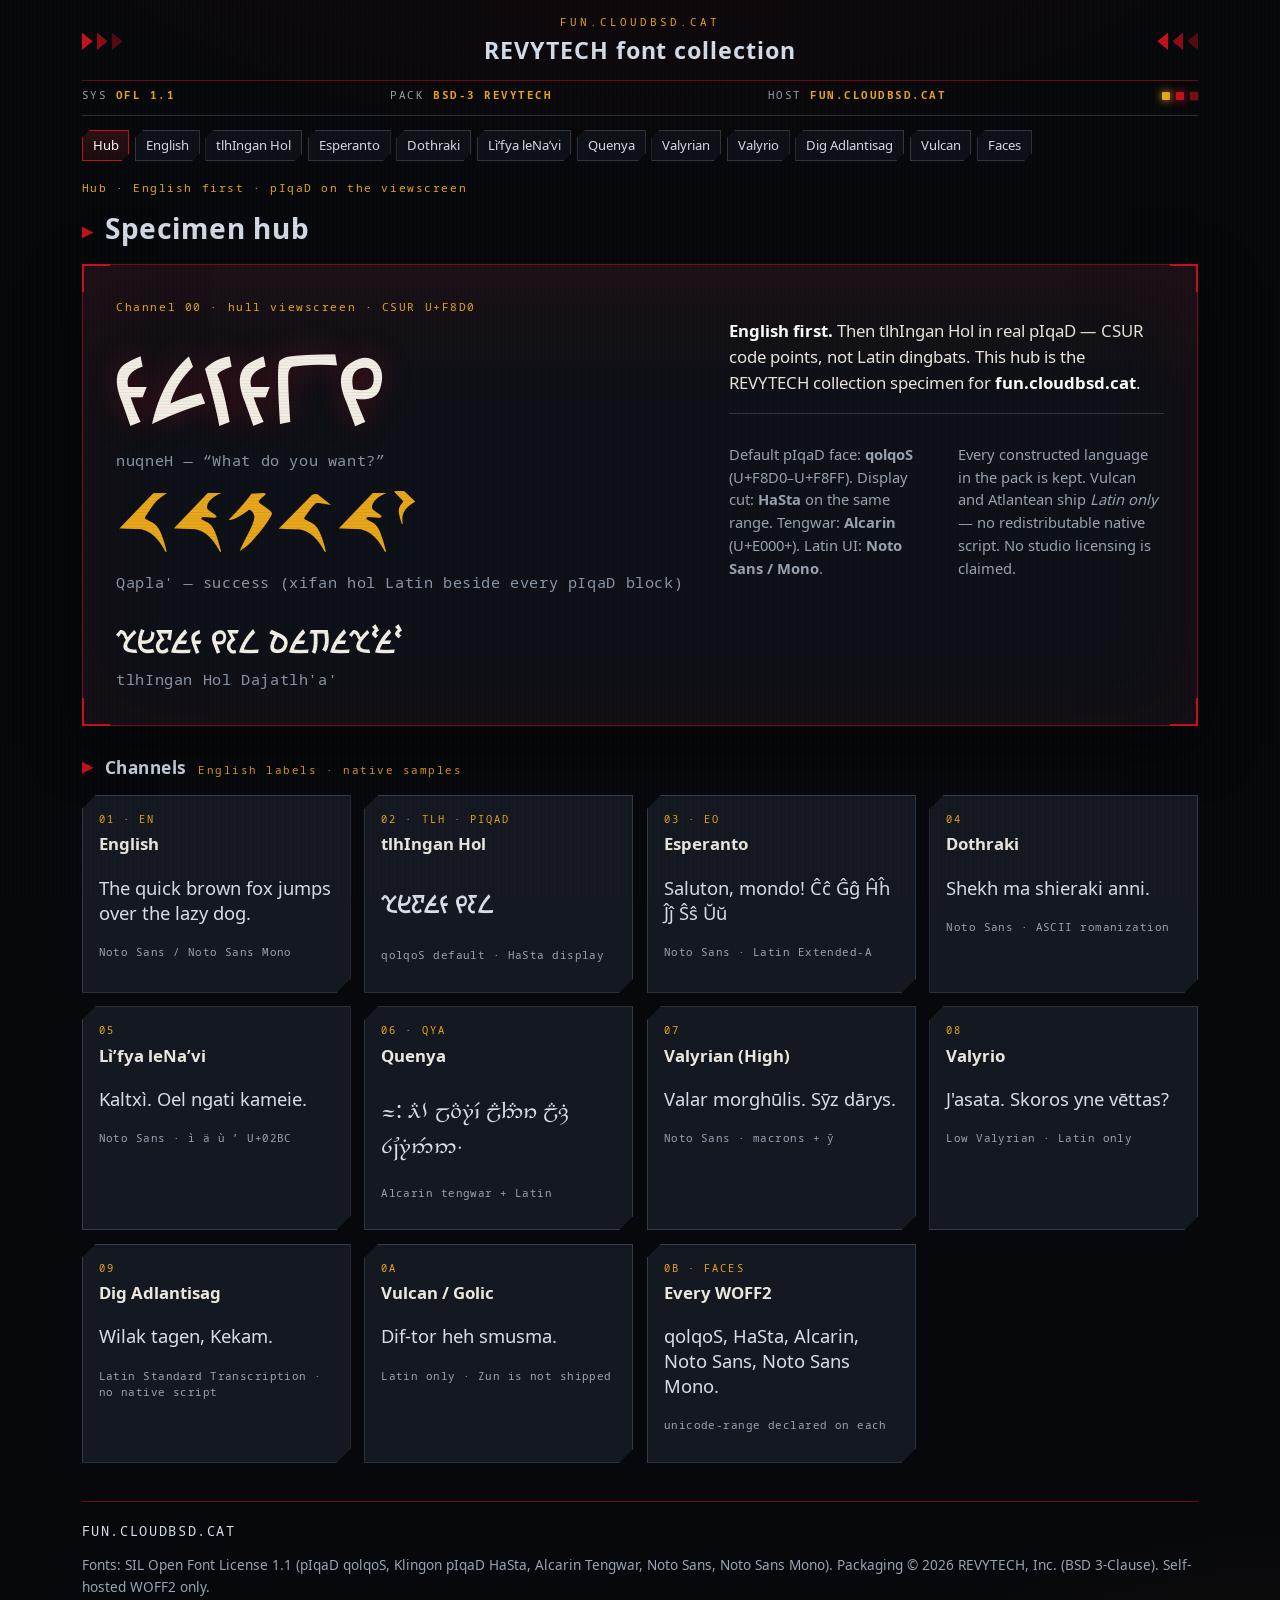
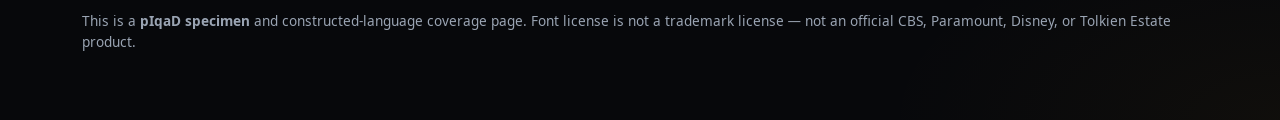
==== www/index.html @ 00e732ec "Ship fun.cloudbsd.cat specimen pages into www/." ====
<!DOCTYPE html>
<html lang="en">
<head>
<meta charset="utf-8">
<meta name="viewport" content="width=device-width, initial-scale=1">
<title>REVYTECH font collection — fun.cloudbsd.cat</title>
<meta name="description" content="REVYTECH font specimen for fun.cloudbsd.cat: English first, then tlhIngan Hol in CSUR pIqaD, plus every constructed language in the pack.">
<link rel="canonical" href="https://fun.cloudbsd.cat/">
<link rel="stylesheet" href="css/specimen.css">
</head>
<body>
<a class="skip" href="#main">Skip to viewscreen</a>
<div class="shell">
  <header class="hud">
    <div class="chevrons" aria-hidden="true">
      <span class="chevron"></span><span class="chevron"></span><span class="chevron"></span>
    </div>
    <div class="brand">
      <a href="index.html">
        <span class="callsign">fun.cloudbsd.cat</span>
        <span class="site-title">REVYTECH font collection</span>
      </a>
    </div>
    <div class="chevrons flip" aria-hidden="true">
      <span class="chevron"></span><span class="chevron"></span><span class="chevron"></span>
    </div>
  </header>
  <div class="meta-strip">
    <span>SYS <strong>OFL 1.1</strong></span>
    <span>PACK <strong>BSD-3 REVYTECH</strong></span>
    <span>HOST <strong>fun.cloudbsd.cat</strong></span>
    <span class="leds" aria-hidden="true"><i class="led on"></i><i class="led warn"></i><i class="led"></i></span>
  </div>
  <nav class="channels" aria-label="Specimen channels">
<a href="index.html" aria-current="page">Hub</a>
<a href="english.html">English</a>
<a href="tlhingan.html">tlhIngan Hol</a>
<a href="esperanto.html">Esperanto</a>
<a href="dothraki.html">Dothraki</a>
<a href="navi.html">Lìʼfya leNaʼvi</a>
<a href="quenya.html">Quenya</a>
<a href="valyrian.html">Valyrian</a>
<a href="valyrio.html">Valyrio</a>
<a href="atlantean.html">Dig Adlantisag</a>
<a href="vulcan.html">Vulcan</a>
<a href="faces.html">Faces</a>
  </nav>
  <main id="main">
    <p class="kicker">Hub · English first · pIqaD on the viewscreen</p>
    <h1 class="plate" style="margin-top:0">Specimen hub</h1>

    <section class="viewscreen" aria-label="pIqaD viewscreen">
      <span class="vs-corners" aria-hidden="true"><i></i><i></i></span>
      <div class="hero-split">
        <div>
          <p class="kicker">Channel 00 · hull viewscreen · CSUR U+F8D0</p>
          <p class="hero-piqad" lang="tlh"></p>
          <p class="latin-readout">nuqneH — “What do you want?”</p>
          <p class="hero-hasta" lang="tlh"></p>
          <p class="latin-readout">Qapla' — success (xifan hol Latin beside every pIqaD block)</p>
        </div>
        <div>
          <p class="lede"><strong>English first.</strong> Then tlhIngan Hol in real pIqaD — CSUR code points, not Latin dingbats. This hub is the REVYTECH collection specimen for <strong>fun.cloudbsd.cat</strong>.</p>
          <div class="guidelines">
            <p>Default pIqaD face: <strong>qolqoS</strong> (U+F8D0–U+F8FF). Display cut: <strong>HaSta</strong> on the same range. Tengwar: <strong>Alcarin</strong> (U+E000+). Latin UI: <strong>Noto Sans / Mono</strong>.</p>
            <p>Every constructed language in the pack is kept. Vulcan and Atlantean ship <em>Latin only</em> — no redistributable native script. No studio licensing is claimed.</p>
          </div>
        </div>
      </div>
      <p class="piqad" lang="tlh" style="margin:1.2rem 0 0.2rem;font-size:clamp(1.4rem,4vw,2.2rem)">  </p>
      <p class="latin-readout">tlhIngan Hol Dajatlh'a'</p>
    </section>

    <h2 class="plate">Channels <span>English labels · native samples</span></h2>
    <div class="grid">
      <a class="card" href="english.html">
        <div class="ch">01 · en</div>
        <h3>English</h3>
        <p class="preview">The quick brown fox jumps over the lazy dog.</p>
        <p class="face">Noto Sans / Noto Sans Mono</p>
      </a>
      <a class="card" href="tlhingan.html">
        <div class="ch">02 · tlh · pIqaD</div>
        <h3>tlhIngan Hol</h3>
        <p class="preview piqad" lang="tlh"> </p>
        <p class="face">qolqoS default · HaSta display</p>
      </a>
      <a class="card" href="esperanto.html">
        <div class="ch">03 · eo</div>
        <h3>Esperanto</h3>
        <p class="preview">Saluton, mondo! Ĉĉ Ĝĝ Ĥĥ Ĵĵ Ŝŝ Ŭŭ</p>
        <p class="face">Noto Sans · Latin Extended-A</p>
      </a>
      <a class="card" href="dothraki.html">
        <div class="ch">04</div>
        <h3>Dothraki</h3>
        <p class="preview">Shekh ma shieraki anni.</p>
        <p class="face">Noto Sans · ASCII romanization</p>
      </a>
      <a class="card" href="navi.html">
        <div class="ch">05</div>
        <h3>Lìʼfya leNaʼvi</h3>
        <p class="preview">Kaltxì. Oel ngati kameie.</p>
        <p class="face">Noto Sans · ì ä ù ʼ U+02BC</p>
      </a>
      <a class="card" href="quenya.html">
        <div class="ch">06 · qya</div>
        <h3>Quenya</h3>
        <p class="preview tengwar">:     ⸱</p>
        <p class="face">Alcarin tengwar + Latin</p>
      </a>
      <a class="card" href="valyrian.html">
        <div class="ch">07</div>
        <h3>Valyrian (High)</h3>
        <p class="preview">Valar morghūlis. Sȳz dārys.</p>
        <p class="face">Noto Sans · macrons + ȳ</p>
      </a>
      <a class="card" href="valyrio.html">
        <div class="ch">08</div>
        <h3>Valyrio</h3>
        <p class="preview">J'asata. Skoros yne vēttas?</p>
        <p class="face">Low Valyrian · Latin only</p>
      </a>
      <a class="card" href="atlantean.html">
        <div class="ch">09</div>
        <h3>Dig Adlantisag</h3>
        <p class="preview">Wilak tagen, Kekam.</p>
        <p class="face">Latin Standard Transcription · no native script</p>
      </a>
      <a class="card" href="vulcan.html">
        <div class="ch">0A</div>
        <h3>Vulcan / Golic</h3>
        <p class="preview">Dif-tor heh smusma.</p>
        <p class="face">Latin only · Zun is not shipped</p>
      </a>
      <a class="card" href="faces.html">
        <div class="ch">0B · faces</div>
        <h3>Every WOFF2</h3>
        <p class="preview">qolqoS, HaSta, Alcarin, Noto Sans, Noto Sans Mono.</p>
        <p class="face">unicode-range declared on each</p>
      </a>
    </div>

  </main>
  <footer class="hull-foot">
    <p class="host">fun.cloudbsd.cat</p>
    <p>Fonts: SIL Open Font License 1.1 (pIqaD qolqoS, Klingon pIqaD HaSta, Alcarin Tengwar, Noto Sans, Noto Sans Mono). Packaging © 2026 REVYTECH, Inc. (BSD 3-Clause). Self-hosted WOFF2 only.</p>
    <p>This is a <strong>pIqaD specimen</strong> and constructed-language coverage page. Font license is not a trademark license — not an official CBS, Paramount, Disney, or Tolkien Estate product.</p>
  </footer>
</div>
</body>
</html>
---- www/css/specimen.css ----
/* REVYTECH specimen — fun.cloudbsd.cat
   Bird-of-Prey viewscreen chrome. Self-hosted WOFF2 only. */

@font-face {
  font-family: "Noto Sans";
  src: url("../fonts/NotoSans-Regular.woff2") format("woff2");
  unicode-range: U+0000-024F, U+02BC;
  font-weight: 400;
  font-style: normal;
  font-display: swap;
}
@font-face {
  font-family: "Noto Sans";
  src: url("../fonts/NotoSans-Bold.woff2") format("woff2");
  unicode-range: U+0000-024F, U+02BC;
  font-weight: 700;
  font-style: normal;
  font-display: swap;
}
@font-face {
  font-family: "Noto Sans Mono";
  src: url("../fonts/NotoSansMono-Regular.woff2") format("woff2");
  unicode-range: U+0000-024F, U+02BC;
  font-weight: 400;
  font-style: normal;
  font-display: swap;
}
@font-face {
  font-family: "Noto Sans Mono";
  src: url("../fonts/NotoSansMono-Bold.woff2") format("woff2");
  unicode-range: U+0000-024F, U+02BC;
  font-weight: 700;
  font-style: normal;
  font-display: swap;
}
@font-face {
  font-family: "pIqaD qolqoS";
  src: url("../fonts/pIqaD-qolqoS.woff2") format("woff2");
  unicode-range: U+F8D0-F8FF;
  font-weight: 400;
  font-display: swap;
}
@font-face {
  font-family: "Klingon pIqaD HaSta";
  src: url("../fonts/Klingon-pIqaD-HaSta.woff2") format("woff2");
  unicode-range: U+F8D0-F8FF;
  font-weight: 400;
  font-display: swap;
}
@font-face {
  font-family: "Alcarin Tengwar";
  src: url("../fonts/AlcarinTengwar-Regular.woff2") format("woff2");
  unicode-range: U+E000-E07F;
  font-weight: 400;
  font-display: swap;
}
@font-face {
  font-family: "Alcarin Tengwar";
  src: url("../fonts/AlcarinTengwar-Bold.woff2") format("woff2");
  unicode-range: U+E000-E07F;
  font-weight: 700;
  font-display: swap;
}

:root {
  --hull: #07080b;
  --hull-2: #0d1016;
  --hull-3: #141821;
  --plate: #1a1f2a;
  --blood: #c5121a;
  --blood-deep: #7a0c12;
  --blood-glow: rgba(197, 18, 26, 0.45);
  --amber: #e8a61a;
  --amber-dim: #a37412;
  --steel: #8b97a8;
  --steel-bright: #d5deea;
  --text: #ece7dc;
  --muted: #9aa4b3;
  --line: rgba(197, 18, 26, 0.55);
  --hair: rgba(139, 151, 168, 0.28);
  --font-ui: "Noto Sans", system-ui, sans-serif;
  --font-mono: "Noto Sans Mono", ui-monospace, monospace;
  --font-piqad: "pIqaD qolqoS", "Noto Sans", sans-serif;
  --font-hasta: "Klingon pIqaD HaSta", "pIqaD qolqoS", sans-serif;
  --font-tengwar: "Alcarin Tengwar", "Noto Sans", sans-serif;
  --max: 72rem;
}

*, *::before, *::after { box-sizing: border-box; }
html { color-scheme: dark; scroll-behavior: smooth; }
html, body { margin: 0; padding: 0; }
body {
  font-family: var(--font-ui);
  font-weight: 400;
  background:
    radial-gradient(1200px 600px at 50% -10%, rgba(197, 18, 26, 0.09), transparent 55%),
    radial-gradient(800px 400px at 100% 100%, rgba(232, 166, 26, 0.04), transparent 50%),
    var(--hull);
  color: var(--text);
  line-height: 1.55;
  min-height: 100vh;
}

/* Hull grain + scanlines (CSS only; no GIF) */
body::before {
  content: "";
  pointer-events: none;
  position: fixed;
  inset: 0;
  z-index: 40;
  opacity: 0.07;
  background-image:
    repeating-linear-gradient(
      to bottom,
      transparent 0 2px,
      rgba(0, 0, 0, 0.55) 2px 3px
    );
  mix-blend-mode: multiply;
}
body::after {
  content: "";
  pointer-events: none;
  position: fixed;
  inset: 0;
  z-index: 41;
  opacity: 0.035;
  background-image:
    repeating-linear-gradient(90deg, transparent 0 3px, rgba(255,255,255,.4) 3px 4px),
    repeating-linear-gradient(0deg, transparent 0 3px, rgba(0,0,0,.5) 3px 4px);
}

.skip {
  position: absolute;
  left: 0.75rem;
  top: -3.5rem;
  z-index: 50;
  background: var(--amber);
  color: #140c00;
  padding: 0.4rem 0.75rem;
  font-weight: 700;
  text-decoration: none;
}
.skip:focus { top: 0.75rem; }

.shell {
  position: relative;
  z-index: 1;
  max-width: var(--max);
  margin: 0 auto;
  padding: 0 1.1rem 3rem;
}

/* Top HUD bar */
.hud {
  display: flex;
  align-items: center;
  justify-content: space-between;
  gap: 1rem;
  padding: 0.85rem 0 0.7rem;
  border-bottom: 1px solid var(--line);
}
.chevrons {
  display: flex;
  gap: 4px;
  flex-shrink: 0;
}
.chevron {
  width: 11px;
  height: 18px;
  background: var(--blood);
  clip-path: polygon(0 0, 100% 50%, 0 100%);
  box-shadow: 0 0 8px var(--blood-glow);
}
.chevron:nth-child(2) { opacity: 0.7; }
.chevron:nth-child(3) { opacity: 0.4; }
.chevrons.flip .chevron { clip-path: polygon(100% 0, 0 50%, 100% 100%); }

.brand {
  text-align: center;
  flex: 1;
  min-width: 0;
}
.brand a {
  color: inherit;
  text-decoration: none;
}
.brand .callsign {
  display: block;
  font-family: var(--font-mono);
  font-size: 0.68rem;
  letter-spacing: 0.28em;
  text-transform: uppercase;
  color: var(--amber);
}
.brand h1, .brand .site-title {
  display: block;
  margin: 0.15rem 0 0;
  font-size: clamp(1.05rem, 2.4vw, 1.45rem);
  font-weight: 700;
  letter-spacing: 0.04em;
  color: var(--steel-bright);
}
.leds {
  display: flex;
  gap: 0.4rem;
  align-items: center;
}
.led {
  width: 8px;
  height: 8px;
  border-radius: 1px;
  background: var(--blood-deep);
  box-shadow: 0 0 0 1px #2a0c0e;
}
.led.on {
  background: var(--amber);
  box-shadow: 0 0 8px var(--amber);
  animation: pulse 2.8s ease-in-out infinite;
}
.led.warn { background: var(--blood); box-shadow: 0 0 8px var(--blood); }
@keyframes pulse {
  0%, 100% { opacity: 1; }
  50% { opacity: 0.45; }
}

.meta-strip {
  display: flex;
  flex-wrap: wrap;
  justify-content: space-between;
  gap: 0.35rem 1.2rem;
  padding: 0.4rem 0 0.7rem;
  font-family: var(--font-mono);
  font-size: 0.68rem;
  letter-spacing: 0.14em;
  text-transform: uppercase;
  color: var(--muted);
  border-bottom: 1px solid var(--hair);
}
.meta-strip span strong { color: var(--amber); font-weight: 700; }

nav.channels {
  display: flex;
  flex-wrap: wrap;
  gap: 0.35rem;
  padding: 0.85rem 0 1.1rem;
}
nav.channels a {
  color: var(--steel-bright);
  text-decoration: none;
  font-size: 0.82rem;
  padding: 0.28rem 0.62rem;
  border: 1px solid var(--hair);
  background: var(--hull-2);
  clip-path: polygon(8px 0, 100% 0, 100% calc(100% - 8px), calc(100% - 8px) 100%, 0 100%, 0 8px);
}
nav.channels a:hover,
nav.channels a:focus-visible {
  border-color: var(--amber);
  color: var(--amber);
  outline: none;
}
nav.channels a[aria-current="page"] {
  border-color: var(--blood);
  color: #fff;
  background: linear-gradient(180deg, #2a1014, #1a0c10);
}

/* Viewscreen frame */
.viewscreen {
  position: relative;
  background:
    linear-gradient(180deg, rgba(197,18,26,0.06), transparent 28%),
    var(--hull-2);
  border: 1px solid var(--blood-deep);
  box-shadow:
    inset 0 0 90px rgba(197, 18, 26, 0.07),
    0 0 0 1px #0a0c10,
    0 18px 50px rgba(0,0,0,0.55);
  padding: clamp(1.1rem, 3vw, 2.1rem);
  margin: 0.4rem 0 1.6rem;
}
.viewscreen::before,
.viewscreen::after {
  content: "";
  position: absolute;
  width: 28px;
  height: 28px;
  border: 2px solid var(--blood);
  pointer-events: none;
}
.viewscreen::before { top: -1px; left: -1px; border-right: 0; border-bottom: 0; }
.viewscreen::after { bottom: -1px; right: -1px; border-left: 0; border-top: 0; }
.vs-corners {
  pointer-events: none;
  position: absolute;
  inset: 0;
}
.vs-corners i {
  position: absolute;
  width: 28px;
  height: 28px;
  border: 2px solid var(--blood);
}
.vs-corners i:nth-child(1) { top: -1px; right: -1px; border-left: 0; border-bottom: 0; }
.vs-corners i:nth-child(2) { bottom: -1px; left: -1px; border-right: 0; border-top: 0; }

.kicker {
  font-family: var(--font-mono);
  font-size: 0.7rem;
  letter-spacing: 0.14em;
  color: var(--amber);
  margin: 0 0 0.65rem;
}
.hero-piqad {
  font-family: var(--font-piqad);
  font-size: clamp(2.6rem, 11vw, 6.4rem);
  line-height: 1.15;
  color: #f3eee4;
  text-shadow: 0 0 28px rgba(197, 18, 26, 0.35);
  margin: 0.15rem 0 0.35rem;
  overflow-wrap: anywhere;
}
.hero-hasta {
  font-family: var(--font-hasta);
  font-size: clamp(2.1rem, 8vw, 4.6rem);
  line-height: 1.2;
  color: var(--amber);
  margin: 0.2rem 0 0.4rem;
  overflow-wrap: anywhere;
}
.latin-readout {
  font-family: var(--font-mono);
  color: var(--steel);
  font-size: 0.95rem;
  letter-spacing: 0.04em;
  margin: 0.15rem 0 0;
}
.lede {
  font-size: 1.05rem;
  max-width: 42rem;
  color: var(--text);
}
.lede strong { color: #fff; }

.guidelines {
  display: grid;
  grid-template-columns: 1fr;
  gap: 0.55rem 1.5rem;
  margin: 1.1rem 0 0;
  padding: 0.85rem 0 0;
  border-top: 1px solid var(--hair);
  color: var(--muted);
  font-size: 0.92rem;
}
@media (min-width: 720px) {
  .guidelines { grid-template-columns: 1fr 1fr; }
}

h1.plate, h2.plate {
  display: flex;
  align-items: baseline;
  flex-wrap: wrap;
  gap: 0.7rem;
  margin: 1.8rem 0 0.85rem;
  font-weight: 700;
  letter-spacing: 0.03em;
  text-transform: none; /* tlhIngan Hol / qolqoS / pIqaD are case-significant */
  color: var(--steel-bright);
}
h1.plate { font-size: clamp(1.35rem, 2.6vw, 1.75rem); }
h2.plate { font-size: 1.08rem; }
h1.plate::before, h2.plate::before {
  content: "";
  width: 12px;
  height: 12px;
  background: var(--blood);
  clip-path: polygon(0 0, 100% 50%, 0 100%);
  flex-shrink: 0;
}
h1.plate span, h2.plate span {
  font-family: var(--font-mono);
  font-size: 0.68rem;
  font-weight: 400;
  letter-spacing: 0.14em;
  color: var(--amber);
}

.grid {
  display: grid;
  grid-template-columns: repeat(auto-fill, minmax(16.5rem, 1fr));
  gap: 0.85rem;
}
a.card, .card {
  display: block;
  color: inherit;
  text-decoration: none;
  background: var(--hull-3);
  border: 1px solid var(--hair);
  padding: 0.95rem 1rem 1.05rem;
  clip-path: polygon(14px 0, 100% 0, 100% calc(100% - 14px), calc(100% - 14px) 100%, 0 100%, 0 14px);
  min-height: 8.5rem;
}
a.card:hover, a.card:focus-visible {
  border-color: var(--blood);
  outline: none;
  box-shadow: inset 0 0 0 1px var(--blood-deep);
}
.card .ch {
  font-family: var(--font-mono);
  font-size: 0.65rem;
  letter-spacing: 0.2em;
  text-transform: uppercase;
  color: var(--amber);
}
.card h3 {
  margin: 0.25rem 0 0.4rem;
  font-size: 1.05rem;
  font-weight: 700;
}
.card .preview {
  font-size: 1.15rem;
  color: var(--steel-bright);
  line-height: 1.35;
}
.card .preview.piqad {
  font-family: var(--font-piqad);
  font-size: 1.7rem;
  line-height: 1.3;
}
.card .preview.tengwar {
  font-family: var(--font-tengwar);
  font-size: 1.45rem;
  line-height: 1.5;
}
.card .face {
  margin-top: 0.45rem;
  font-family: var(--font-mono);
  font-size: 0.68rem;
  color: var(--muted);
  letter-spacing: 0.04em;
}

.sample {
  font-size: 1.28rem;
  margin: 0.35rem 0 1rem;
  color: var(--steel-bright);
}
.sample strong { font-weight: 700; color: #fff; }
.piqad {
  font-family: var(--font-piqad);
  font-size: clamp(1.8rem, 4.5vw, 2.6rem);
  line-height: 1.45;
  color: #f4efe6;
}
.hasta {
  font-family: var(--font-hasta);
  font-size: clamp(1.8rem, 4.5vw, 2.6rem);
  line-height: 1.45;
  color: var(--amber);
}
.tengwar {
  font-family: var(--font-tengwar);
  font-weight: 400;
  font-size: clamp(1.5rem, 3.4vw, 2.05rem);
  line-height: 1.85;
  color: #f0ebe1;
}
.tengwar-bold {
  font-family: var(--font-tengwar);
  font-weight: 700;
  font-size: clamp(1.5rem, 3.4vw, 2.05rem);
  line-height: 1.85;
}
.mono { font-family: var(--font-mono); font-size: 1.02rem; }
.mono-bold { font-family: var(--font-mono); font-weight: 700; font-size: 1.02rem; }
.note {
  font-size: 0.9rem;
  color: var(--muted);
  max-width: 46rem;
}
.pair {
  display: grid;
  gap: 0.25rem 1.5rem;
  margin: 0 0 1.15rem;
}
@media (min-width: 640px) {
  .pair.two { grid-template-columns: 1fr 1fr; }
}

.alpha {
  display: grid;
  grid-template-columns: repeat(auto-fill, minmax(4.4rem, 1fr));
  gap: 0.4rem;
  margin: 0.6rem 0 1.2rem;
}
.alpha figure {
  margin: 0;
  padding: 0.45rem 0.3rem 0.4rem;
  background: var(--hull);
  border: 1px solid var(--hair);
  text-align: center;
}
.alpha .g {
  font-family: var(--font-piqad);
  font-size: 1.55rem;
  line-height: 1.2;
  display: block;
}
.alpha figcaption {
  font-family: var(--font-mono);
  font-size: 0.68rem;
  color: var(--muted);
  margin-top: 0.15rem;
}

.face-plate {
  margin: 0 0 1.25rem;
  padding: 1rem 1.05rem 1.1rem;
  background: var(--hull-3);
  border: 1px solid var(--hair);
  clip-path: polygon(16px 0, 100% 0, 100% calc(100% - 16px), calc(100% - 16px) 100%, 0 100%, 0 16px);
}
.face-plate header {
  display: flex;
  flex-wrap: wrap;
  justify-content: space-between;
  gap: 0.35rem 1rem;
  margin-bottom: 0.55rem;
}
.face-plate h3 { margin: 0; font-size: 1.05rem; }
.range {
  font-family: var(--font-mono);
  font-size: 0.72rem;
  color: var(--amber);
}

footer.hull-foot {
  margin-top: 2.4rem;
  padding: 1.1rem 0 0.4rem;
  border-top: 1px solid var(--line);
  font-size: 0.85rem;
  color: var(--muted);
}
footer.hull-foot a { color: var(--amber); }
footer.hull-foot .host {
  font-family: var(--font-mono);
  letter-spacing: 0.12em;
  text-transform: uppercase;
  color: var(--steel-bright);
  margin: 0 0 0.4rem;
}

:focus-visible {
  outline: 2px solid var(--amber);
  outline-offset: 3px;
}

@media (max-width: 640px) {
  .hud { flex-wrap: wrap; justify-content: center; }
  .brand { order: -1; width: 100%; }
  .hero-piqad { font-size: clamp(2.1rem, 14vw, 3.6rem); }
}

@media (prefers-reduced-motion: reduce) {
  html { scroll-behavior: auto; }
  .led.on { animation: none; }
  body::before { opacity: 0.04; }
}

@media (min-width: 900px) {
  .hero-split {
    display: grid;
    grid-template-columns: 1.15fr 0.85fr;
    gap: 1.5rem;
    align-items: end;
  }
}
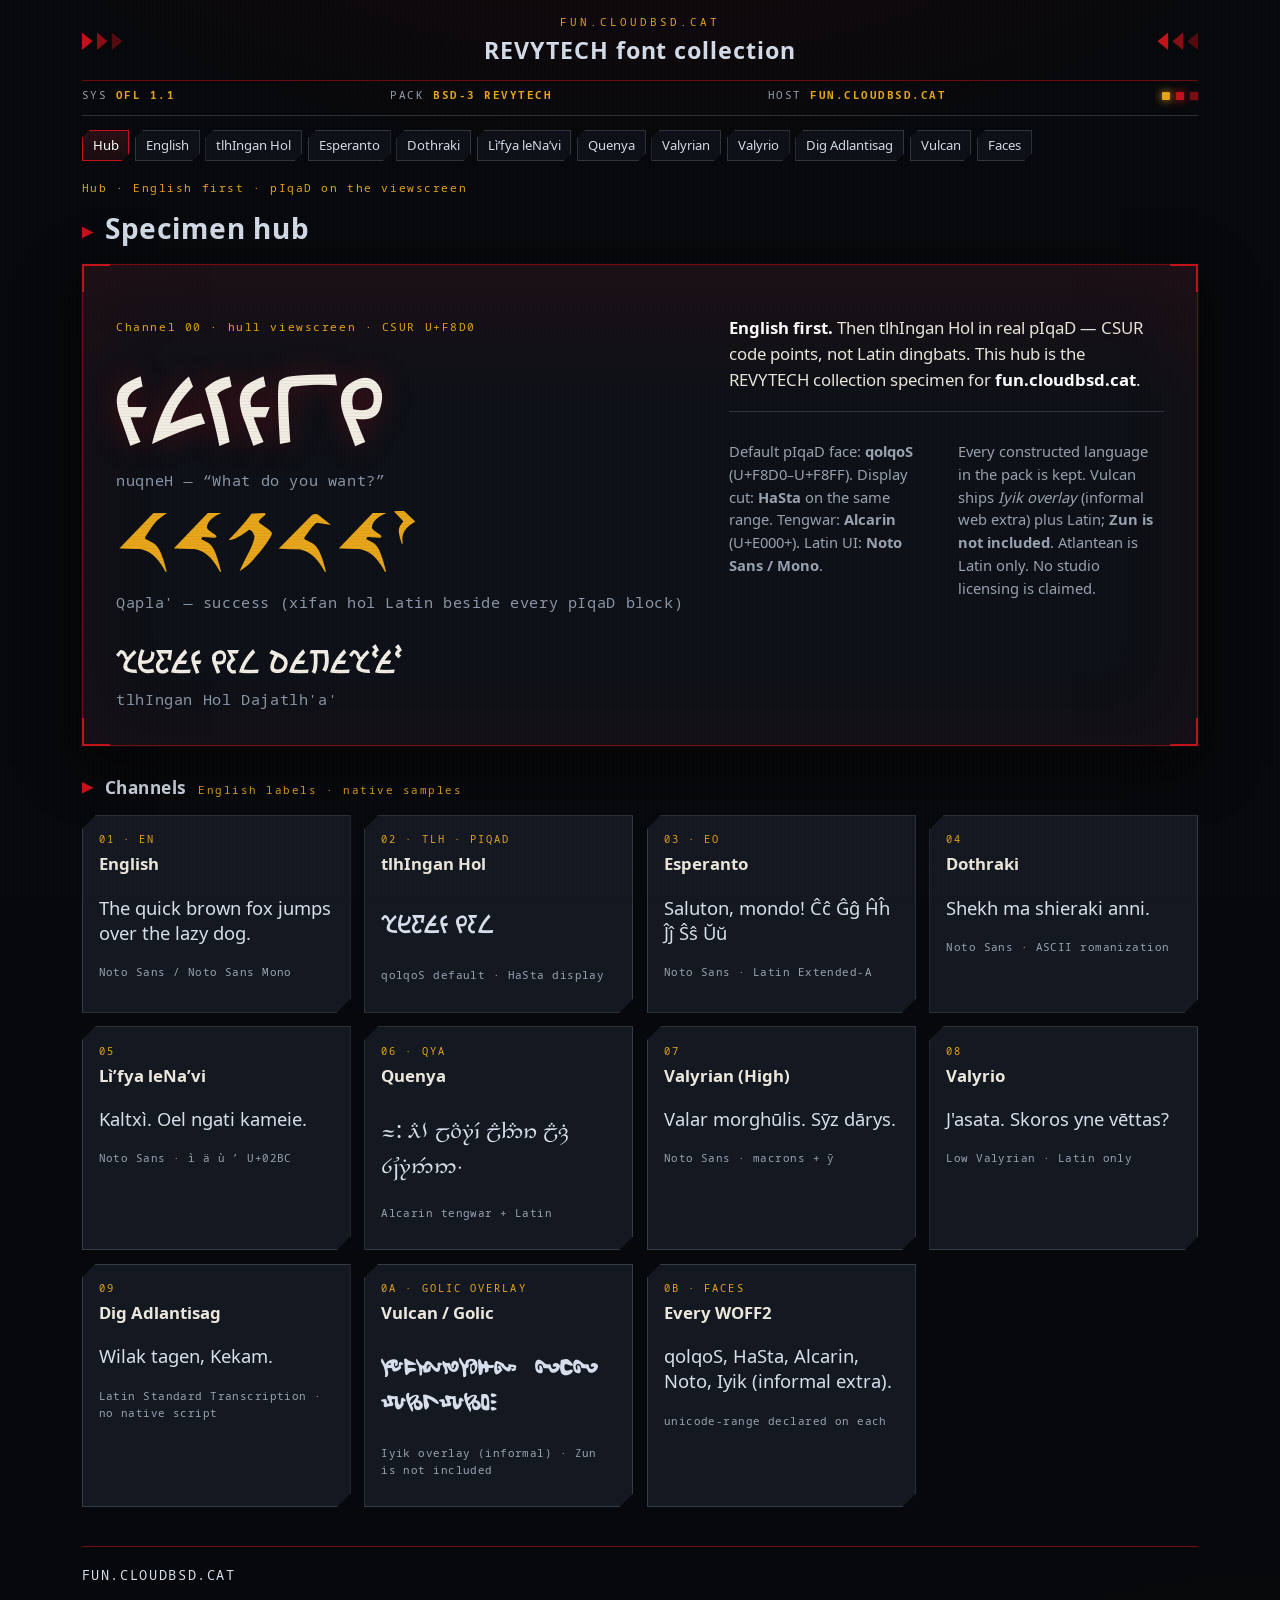
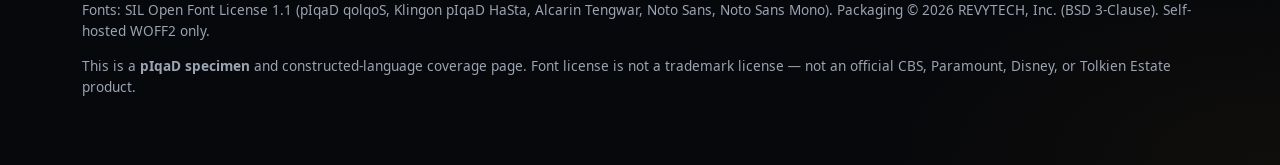
==== commit 420276e7: "Ship Iyik Golic overlay as an informal web extra. Vulcan Quest fonts (Iyik, Kitaun, Tanaf, Golsu, Dz" ====
--- a/www/index.html
+++ b/www/index.html
@@ -63,7 +63,7 @@
           <p class="lede"><strong>English first.</strong> Then tlhIngan Hol in real pIqaD — CSUR code points, not Latin dingbats. This hub is the REVYTECH collection specimen for <strong>fun.cloudbsd.cat</strong>.</p>
           <div class="guidelines">
             <p>Default pIqaD face: <strong>qolqoS</strong> (U+F8D0–U+F8FF). Display cut: <strong>HaSta</strong> on the same range. Tengwar: <strong>Alcarin</strong> (U+E000+). Latin UI: <strong>Noto Sans / Mono</strong>.</p>
-            <p>Every constructed language in the pack is kept. Vulcan and Atlantean ship <em>Latin only</em> — no redistributable native script. No studio licensing is claimed.</p>
+            <p>Every constructed language in the pack is kept. Vulcan ships <em>Iyik overlay</em> (informal web extra) plus Latin; <strong>Zun is not included</strong>. Atlantean is Latin only. No studio licensing is claimed.</p>
           </div>
         </div>
       </div>
@@ -128,15 +128,15 @@
         <p class="face">Latin Standard Transcription · no native script</p>
       </a>
       <a class="card" href="vulcan.html">
-        <div class="ch">0A</div>
+        <div class="ch">0A · golic overlay</div>
         <h3>Vulcan / Golic</h3>
-        <p class="preview">Dif-tor heh smusma.</p>
-        <p class="face">Latin only · Zun is not shipped</p>
+        <p class="preview golic">dif-tor heh smusma.</p>
+        <p class="face">Iyik overlay (informal) · Zun is not included</p>
       </a>
       <a class="card" href="faces.html">
         <div class="ch">0B · faces</div>
         <h3>Every WOFF2</h3>
-        <p class="preview">qolqoS, HaSta, Alcarin, Noto Sans, Noto Sans Mono.</p>
+        <p class="preview">qolqoS, HaSta, Alcarin, Noto, Iyik (informal extra).</p>
         <p class="face">unicode-range declared on each</p>
       </a>
     </div>
--- a/www/css/specimen.css
+++ b/www/css/specimen.css
@@ -59,6 +59,47 @@
   src: url("../fonts/AlcarinTengwar-Bold.woff2") format("woff2");
   unicode-range: U+E000-E07F;
   font-weight: 700;
+  font-display: swap;
+}
+
+@font-face {
+  font-family: "Iyik Vulkansu";
+  src: url("../fonts/Iyik-Vulkansu.woff2") format("woff2");
+  unicode-range: U+0000-00FF;
+  font-weight: 400;
+  font-style: normal;
+  font-display: swap;
+}
+@font-face {
+  font-family: "Kitaun";
+  src: url("../fonts/Kitaun.woff2") format("woff2");
+  unicode-range: U+0000-00FF;
+  font-weight: 400;
+  font-style: normal;
+  font-display: swap;
+}
+@font-face {
+  font-family: "Tanaf Kitaun";
+  src: url("../fonts/Tanaf.woff2") format("woff2");
+  unicode-range: U+0000-00FF;
+  font-weight: 400;
+  font-style: normal;
+  font-display: swap;
+}
+@font-face {
+  font-family: "Golsu";
+  src: url("../fonts/Golsu.woff2") format("woff2");
+  unicode-range: U+0000-00FF;
+  font-weight: 400;
+  font-style: normal;
+  font-display: swap;
+}
+@font-face {
+  font-family: "Dzhaleyl";
+  src: url("../fonts/Dzhaleyl.woff2") format("woff2");
+  unicode-range: U+0000-00FF;
+  font-weight: 400;
+  font-style: normal;
   font-display: swap;
 }
 
@@ -83,6 +124,11 @@
   --font-piqad: "pIqaD qolqoS", "Noto Sans", sans-serif;
   --font-hasta: "Klingon pIqaD HaSta", "pIqaD qolqoS", sans-serif;
   --font-tengwar: "Alcarin Tengwar", "Noto Sans", sans-serif;
+  --font-iyik: "Iyik Vulkansu", "Noto Sans", sans-serif;
+  --font-kitaun: "Kitaun", "Iyik Vulkansu", sans-serif;
+  --font-tanaf: "Tanaf Kitaun", "Noto Sans", sans-serif;
+  --font-golsu: "Golsu", "Iyik Vulkansu", sans-serif;
+  --font-dzhaleyl: "Dzhaleyl", "Noto Sans", sans-serif;
   --max: 72rem;
 }
 
@@ -575,3 +621,77 @@
     align-items: end;
   }
 }
+
+.hero-golic {
+  font-family: var(--font-iyik);
+  font-size: clamp(2.2rem, 9vw, 4.8rem);
+  line-height: 1.3;
+  color: #f3eee4;
+  text-shadow: 0 0 28px rgba(197, 18, 26, 0.35);
+  margin: 0.15rem 0 0.35rem;
+  overflow-wrap: anywhere;
+}
+.golic {
+  font-family: var(--font-iyik);
+  font-size: clamp(1.55rem, 3.8vw, 2.35rem);
+  line-height: 1.5;
+  color: #f4efe6;
+}
+.kitaun {
+  font-family: var(--font-kitaun);
+  font-size: clamp(1.7rem, 4.2vw, 2.5rem);
+  line-height: 1.55;
+  color: var(--amber);
+}
+.tanaf {
+  font-family: var(--font-tanaf);
+  font-size: clamp(1.8rem, 4.4vw, 2.7rem);
+  line-height: 1.6;
+  color: #f0ebe1;
+}
+.golsu {
+  font-family: var(--font-golsu);
+  font-size: clamp(1.55rem, 3.8vw, 2.35rem);
+  line-height: 1.5;
+  color: #f4efe6;
+}
+.dzhaleyl {
+  font-family: var(--font-dzhaleyl);
+  font-size: clamp(1.7rem, 4vw, 2.5rem);
+  line-height: 1.55;
+  color: #c8d4a8;
+}
+.card .preview.golic {
+  font-family: var(--font-iyik);
+  font-size: 1.55rem;
+  line-height: 1.4;
+}
+.inventory {
+  width: 100%;
+  border-collapse: collapse;
+  font-size: 0.92rem;
+  margin: 0.6rem 0 1.2rem;
+}
+.inventory th, .inventory td {
+  border-bottom: 1px solid var(--hair);
+  padding: 0.45rem 0.55rem;
+  text-align: left;
+  vertical-align: top;
+}
+.inventory th {
+  font-family: var(--font-mono);
+  font-size: 0.7rem;
+  letter-spacing: 0.1em;
+  text-transform: uppercase;
+  color: var(--amber);
+  font-weight: 700;
+}
+.inventory td.mono { font-size: 0.85rem; }
+.map-note {
+  font-family: var(--font-mono);
+  font-size: 0.78rem;
+  color: var(--amber);
+  letter-spacing: 0.04em;
+  margin: 0.1rem 0 0.85rem;
+}
+.corpus .sample { margin-bottom: 0.45rem; }
